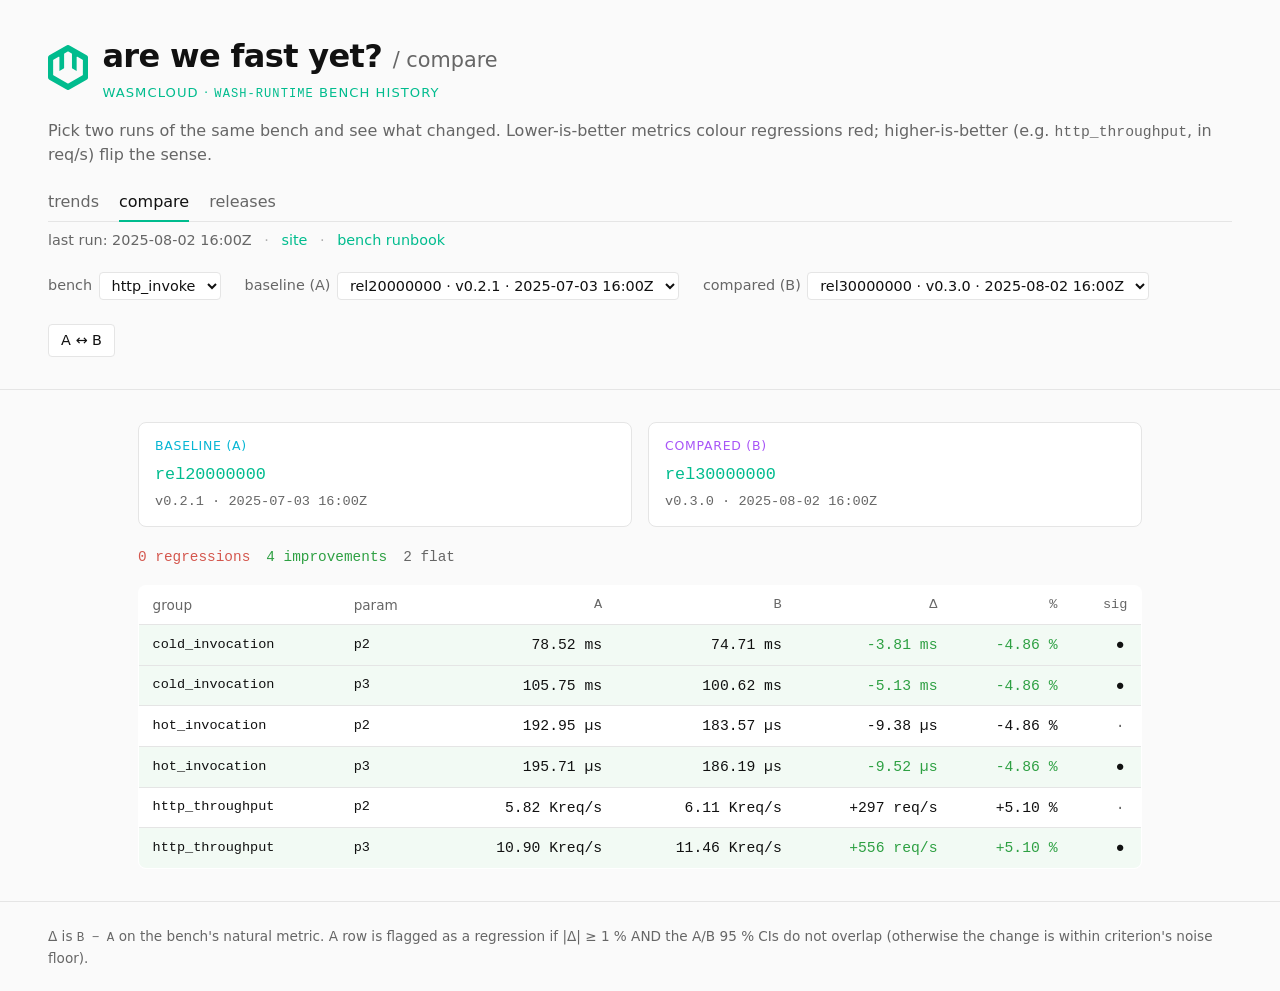
==== compare.html @ 48420e31 "feat: trend site and comparison views Signed-off-by: Bailey Hayes <bailey@cosmonic.com>" ====
<!doctype html>
<html lang="en">
<head>
  <meta charset="utf-8">
  <title>compare runs · arewefastyet · wasmCloud</title>
  <meta name="viewport" content="width=device-width,initial-scale=1">
  <meta name="color-scheme" content="light dark">
  <link rel="icon" type="image/svg+xml" href="assets/wasmcloud-logo.svg">
  <link rel="stylesheet" href="style.css">
</head>
<body>
  <header>
    <div class="brand">
      <a href="https://wasmcloud.com" class="brand-link" aria-label="wasmCloud">
        <img class="logo" src="assets/wasmcloud-logo.svg" alt="wasmCloud" width="40" height="46">
      </a>
      <div class="brand-text">
        <h1>are we fast yet? <span class="page-title">/ compare</span></h1>
        <p class="kicker">wasmCloud · <code>wash-runtime</code> bench history</p>
      </div>
    </div>
    <p class="lede">
      Pick two runs of the same bench and see what changed.
      Lower-is-better metrics colour regressions red; higher-is-better
      (e.g. <code>http_throughput</code>, in req/s) flip the sense.
    </p>
    <nav class="tabs">
      <a href="./">trends</a>
      <a href="compare.html" class="active" aria-current="page">compare</a>
      <a href="releases.html">releases</a>
    </nav>
    <div class="meta">
      <span id="last-updated"></span>
      <span class="sep">·</span>
      <a href="https://github.com/wasmCloud/arewefastyet">site</a>
      <span class="sep">·</span>
      <a href="https://github.com/wasmCloud/wasmCloud/blob/main/scripts/bench/README.md">bench runbook</a>
    </div>
    <div class="controls">
      <label>
        bench
        <select id="bench-sel"></select>
      </label>
      <label>
        baseline (A)
        <select id="run-a"></select>
      </label>
      <label>
        compared (B)
        <select id="run-b"></select>
      </label>
      <button id="swap-btn" type="button" title="swap A and B">A ↔ B</button>
    </div>
  </header>

  <main id="diff" aria-live="polite"></main>

  <footer>
    <p>
      Δ is <code>B − A</code> on the bench's natural metric.
      A row is flagged as a regression if |Δ| ≥ 1 % AND the A/B 95 % CIs
      do not overlap (otherwise the change is within criterion's noise floor).
    </p>
  </footer>

  <script src="script.js"></script>
  <script src="compare.js"></script>
</body>
</html>
---- style.css ----
:root {
  --fg: #111;
  --bg: #fafafa;
  --card: #fff;
  --border: #e5e5e5;
  --muted: #666;
  /* wasmCloud brand green — used for links + active tab + small accents.
     Chart line colors (p2/p3) intentionally stay distinct (cyan/purple)
     so they keep their meaning across charts. */
  --brand: #00bc8e;
  --brand-soft: rgba(0, 188, 142, 0.15);
  --link: var(--brand);
  --p2: #06b6d4;
  --p2-band: rgba(6, 182, 212, 0.15);
  --p3: #a855f7;
  --p3-band: rgba(168, 85, 247, 0.15);
  --grid: rgba(0, 0, 0, 0.06);
}
@media (prefers-color-scheme: dark) {
  :root {
    --fg: #e5e5e5;
    --bg: #0a0a0a;
    --card: #141414;
    --border: #262626;
    --muted: #888;
    /* Brand stays the same hex in dark mode — it's brand-fixed, not theme. */
    --brand-soft: rgba(0, 188, 142, 0.20);
    --grid: rgba(255, 255, 255, 0.07);
    --p2-band: rgba(6, 182, 212, 0.20);
    --p3-band: rgba(168, 85, 247, 0.20);
  }
}

* { box-sizing: border-box; }

body {
  margin: 0;
  font-family: ui-sans-serif, system-ui, -apple-system, "Segoe UI", sans-serif;
  background: var(--bg);
  color: var(--fg);
  line-height: 1.5;
}

code, .mono {
  font-family: ui-monospace, "SF Mono", Menlo, Consolas, monospace;
  font-size: 0.92em;
}

a { color: var(--link); text-decoration: none; }
a:hover { text-decoration: underline; }

header {
  border-bottom: 1px solid var(--border);
  padding: 2rem clamp(1rem, 4vw, 3rem);
}
header h1 {
  margin: 0;
  font-size: clamp(1.5rem, 4vw, 2rem);
  letter-spacing: -0.02em;
}
header .lede {
  margin: 1rem 0 0;
  color: var(--muted);
}

/* Brand block: logo + title stack */
.brand {
  display: flex;
  align-items: center;
  gap: 0.9rem;
}
.brand-link { display: inline-flex; }
.brand-link:hover .logo { transform: scale(1.05); }
.brand .logo {
  width: 2.5rem;
  height: auto;
  flex-shrink: 0;
  transition: transform 120ms ease;
}
.brand-text { display: flex; flex-direction: column; gap: 0.2rem; min-width: 0; }
.brand-text .kicker {
  margin: 0;
  font-size: 0.82rem;
  text-transform: uppercase;
  letter-spacing: 0.08em;
  color: var(--brand);
  font-weight: 500;
}
@media (max-width: 480px) {
  .brand .logo { width: 2rem; }
  .brand-text .kicker { font-size: 0.75rem; letter-spacing: 0.06em; }
}
.meta {
  margin-top: 0.5rem;
  color: var(--muted);
  font-size: 0.9rem;
}
.meta .sep { margin: 0 0.5rem; opacity: 0.5; }

.controls {
  margin-top: 1.25rem;
  display: flex;
  gap: 1.5rem;
  flex-wrap: wrap;
  font-size: 0.9rem;
}
.controls label {
  display: inline-flex;
  align-items: center;
  gap: 0.4rem;
  color: var(--muted);
}
.controls select {
  background: var(--card);
  color: var(--fg);
  border: 1px solid var(--border);
  border-radius: 4px;
  padding: 0.25rem 0.5rem;
  font-family: inherit;
  font-size: inherit;
}

main {
  max-width: 1100px;
  margin: 0 auto;
  padding: 2rem clamp(1rem, 4vw, 3rem);
}

.bench-section { margin-bottom: 2.5rem; }
.bench-section > h2 {
  font-family: ui-monospace, monospace;
  font-size: 1.05rem;
  margin: 0 0 1rem 0;
  padding-bottom: 0.4rem;
  border-bottom: 1px solid var(--border);
  color: var(--muted);
  font-weight: 500;
}

.chart-card {
  background: var(--card);
  border: 1px solid var(--border);
  border-radius: 8px;
  padding: 1rem 1.25rem 1.25rem;
  margin-bottom: 1rem;
}
.chart-card header {
  border: 0;
  padding: 0 0 0.75rem 0;
  display: flex;
  align-items: baseline;
  justify-content: space-between;
  gap: 1rem;
  flex-wrap: wrap;
}
.chart-card h3 {
  margin: 0;
  font-family: ui-monospace, monospace;
  font-size: 1rem;
  font-weight: 500;
}
.latest {
  display: flex;
  gap: 1rem;
  font-size: 0.88rem;
  color: var(--muted);
  font-family: ui-monospace, monospace;
}
.latest .swatch {
  display: inline-block;
  width: 0.7em;
  height: 0.7em;
  border-radius: 2px;
  margin-right: 0.4em;
  vertical-align: middle;
}
.latest .delta {
  margin-left: 0.4em;
  font-size: 0.85em;
}
.delta.regress, .num.regress, td.regress { color: #d4574e; }
.delta.improve, .num.improve, td.improve { color: #2ea043; }
.metric-hint {
  font-family: ui-sans-serif, system-ui, sans-serif;
  font-weight: 400;
  font-size: 0.78rem;
  color: var(--muted);
  margin-left: 0.5em;
}

/* tabs nav (header) */
nav.tabs {
  display: flex;
  gap: 1.25rem;
  margin: 1rem 0 0.5rem;
  border-bottom: 1px solid var(--border);
}
nav.tabs a {
  padding: 0.4rem 0;
  margin-bottom: -1px;
  color: var(--muted);
  border-bottom: 2px solid transparent;
}
nav.tabs a:hover { color: var(--fg); text-decoration: none; }
nav.tabs a.active {
  color: var(--fg);
  border-bottom-color: var(--link);
}

/* compare-view: page title (smaller, dimmer suffix on the h1) */
.page-title {
  font-size: 0.65em;
  font-weight: 400;
  color: var(--muted);
  letter-spacing: 0;
}

/* compare-view: run summary cards */
.run-summary {
  display: grid;
  grid-template-columns: 1fr 1fr;
  gap: 1rem;
  margin-bottom: 1.25rem;
}
@media (max-width: 600px) {
  .run-summary { grid-template-columns: 1fr; }
}
.run-card {
  background: var(--card);
  border: 1px solid var(--border);
  border-radius: 8px;
  padding: 0.9rem 1rem;
}
.run-card h3 {
  margin: 0 0 0.4rem 0;
  font-size: 0.78rem;
  text-transform: uppercase;
  letter-spacing: 0.06em;
  color: var(--muted);
  font-weight: 500;
}
.run-card.a h3 { color: var(--p2); }
.run-card.b h3 { color: var(--p3); }
.run-card .run-id { font-family: ui-monospace, monospace; font-size: 1.05rem; }
.run-card .run-meta {
  font-family: ui-monospace, monospace;
  color: var(--muted);
  font-size: 0.85rem;
  margin-top: 0.25rem;
}

/* compare-view: tally + diff table */
.tally {
  display: flex;
  gap: 1rem;
  margin: 0 0 1rem;
  font-size: 0.9rem;
  font-family: ui-monospace, monospace;
  color: var(--muted);
}
.tally-item.regress { color: #d4574e; }
.tally-item.improve { color: #2ea043; }
.tally-item.flat    { color: var(--muted); }

table.diff {
  width: 100%;
  border-collapse: collapse;
  font-size: 0.92rem;
  background: var(--card);
  border: 1px solid var(--border);
  border-radius: 8px;
  overflow: hidden;
}
table.diff th {
  text-align: left;
  padding: 0.55rem 0.85rem;
  border-bottom: 1px solid var(--border);
  color: var(--muted);
  font-weight: 500;
  font-size: 0.85rem;
}
table.diff th.num,
table.diff td.num {
  text-align: right;
  font-family: ui-monospace, monospace;
  font-variant-numeric: tabular-nums;
  white-space: nowrap;
}
table.diff td {
  padding: 0.55rem 0.85rem;
  border-bottom: 1px solid var(--border);
}
table.diff tbody tr:last-child td { border-bottom: 0; }
table.diff td.mono { font-family: ui-monospace, monospace; }
table.diff tr.row-regress { background: rgba(212, 87, 78, 0.06); }
table.diff tr.row-improve { background: rgba(46, 160, 67, 0.06); }

.muted { color: var(--muted); }

.sig-badge {
  display: inline-block;
  width: 1em;
  text-align: center;
}
.sig-badge.flat { color: var(--muted); }

/* swap button on compare controls */
#swap-btn {
  background: var(--card);
  color: var(--fg);
  border: 1px solid var(--border);
  border-radius: 4px;
  padding: 0.3rem 0.75rem;
  cursor: pointer;
  font: inherit;
  font-size: 0.9rem;
  align-self: end;
}
#swap-btn:hover { border-color: var(--muted); }

.chart-wrapper {
  position: relative;
  height: 260px;
}
@media (max-width: 600px) {
  .chart-wrapper { height: 220px; }
}

.empty, .error {
  text-align: center;
  padding: 3rem 1rem;
  color: var(--muted);
}
.error { color: #d4574e; }

footer {
  border-top: 1px solid var(--border);
  padding: 1.5rem clamp(1rem, 4vw, 3rem);
  color: var(--muted);
  font-size: 0.85rem;
}
footer p { margin: 0; }
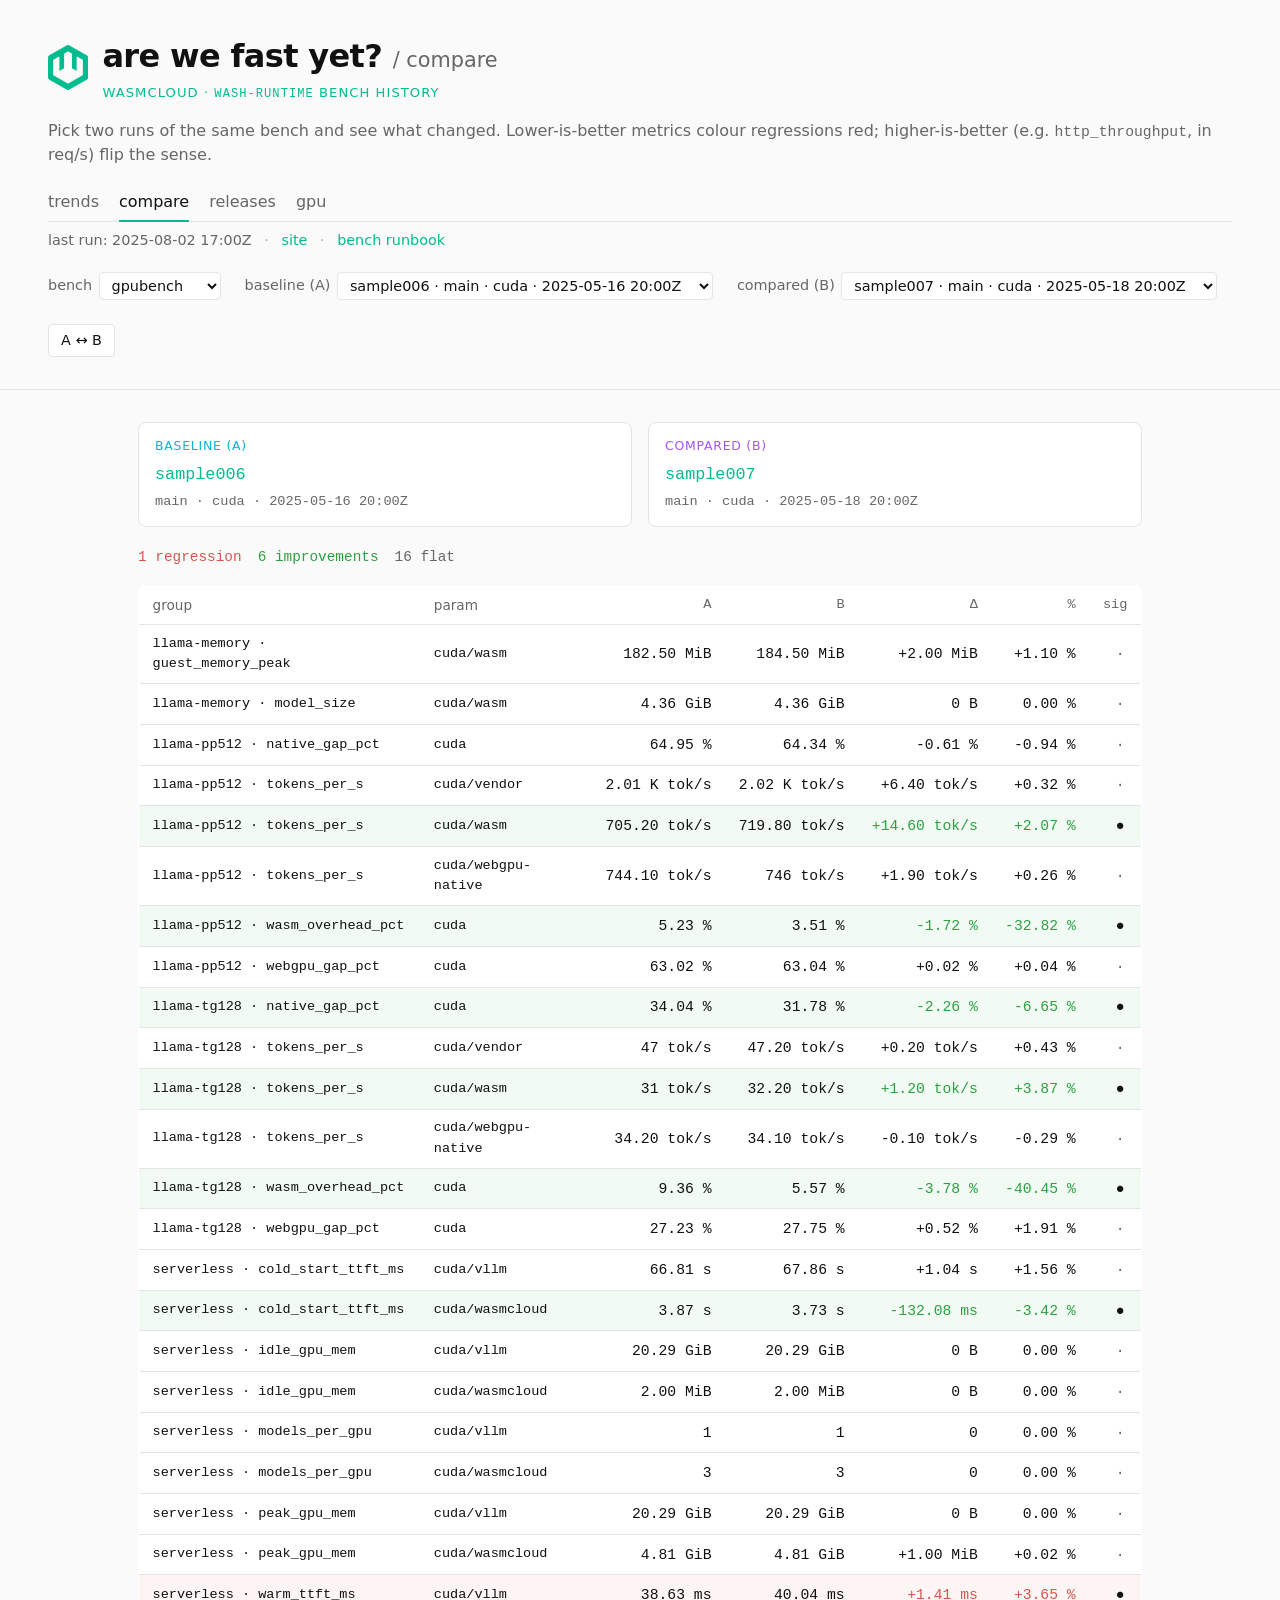
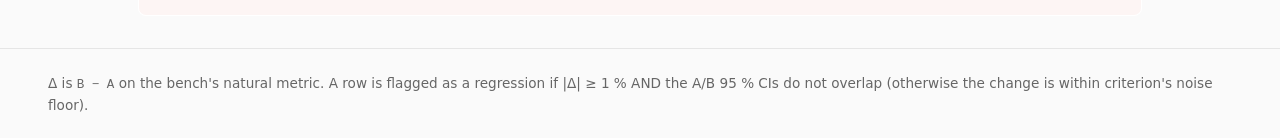
==== commit a7be9dea: "feat: add a GPU view for gpubench rows Renders the wasmCloud gpubench rows per box: tok/s for the ve" ====
--- a/compare.html
+++ b/compare.html
@@ -28,6 +28,7 @@
       <a href="./">trends</a>
       <a href="compare.html" class="active" aria-current="page">compare</a>
       <a href="releases.html">releases</a>
+      <a href="gpu.html">gpu</a>
     </nav>
     <div class="meta">
       <span id="last-updated"></span>
--- a/style.css
+++ b/style.css
@@ -15,6 +15,17 @@
   --p3: #a855f7;
   --p3-band: rgba(168, 85, 247, 0.15);
   --grid: rgba(0, 0, 0, 0.06);
+  --regress: #d4574e;
+  /* gpu view: steps, serving sides and turn models (validated categorical sets). */
+  --step-vendor: #2a78d6;
+  --step-webgpu-native: #eb6834;
+  --step-wasm: #1baf7a;
+  --side-vllm: #2a78d6;
+  --side-wasmcloud: #1baf7a;
+  --mem-model: #8a8a86;
+  --model-1: #6250d6;
+  --model-2: #eda100;
+  --model-3: #e87ba4;
 }
 @media (prefers-color-scheme: dark) {
   :root {
@@ -28,6 +39,15 @@
     --grid: rgba(255, 255, 255, 0.07);
     --p2-band: rgba(6, 182, 212, 0.20);
     --p3-band: rgba(168, 85, 247, 0.20);
+    --step-vendor: #3987e5;
+    --step-webgpu-native: #d95926;
+    --step-wasm: #199e70;
+    --side-vllm: #3987e5;
+    --side-wasmcloud: #199e70;
+    --mem-model: #6f6f6b;
+    --model-1: #9085e9;
+    --model-2: #c98500;
+    --model-3: #d55181;
   }
 }
 
@@ -144,6 +164,17 @@
   padding: 1rem 1.25rem 1.25rem;
   margin-bottom: 1rem;
 }
+
+/* Linkable section + chart headings: the title is the link, a # shows on hover. */
+.bench-section, .chart-card { scroll-margin-top: 1rem; }
+a.anchor { color: inherit; text-decoration: none; }
+a.anchor::after {
+  content: ' #' / '';
+  color: var(--brand);
+  opacity: 0;
+  transition: opacity 0.15s;
+}
+a.anchor:hover::after, a.anchor:focus-visible::after { opacity: 1; }
 .chart-card header {
   border: 0;
   padding: 0 0 0.75rem 0;
@@ -248,6 +279,15 @@
   font-size: 0.85rem;
   margin-top: 0.25rem;
 }
+.host-note {
+  margin: 0 0 1rem 0;
+  padding: 0.6rem 0.9rem;
+  border: 1px solid var(--border);
+  border-left: 3px solid #d29922;
+  border-radius: 4px;
+  background: var(--card);
+  font-size: 0.9rem;
+}
 
 /* compare-view: tally + diff table */
 .tally {
@@ -340,3 +380,209 @@
   font-size: 0.85rem;
 }
 footer p { margin: 0; }
+
+/* gpu view */
+.controls label.check { cursor: pointer; }
+.controls input[type="checkbox"] { accent-color: var(--brand); margin: 0; }
+
+.section-intro, .card-intro {
+  color: var(--muted);
+  font-size: 0.9rem;
+  margin: -0.25rem 0 1rem;
+  max-width: 75ch;
+}
+.card-intro { margin: 0 0 1rem; }
+.sample-note {
+  border: 1px dashed var(--border);
+  border-radius: 8px;
+  padding: 0.6rem 0.9rem;
+  color: var(--muted);
+  font-size: 0.88rem;
+  margin: 0 0 1.5rem;
+}
+.run-label {
+  font-family: ui-monospace, monospace;
+  font-size: 0.85rem;
+  color: var(--muted);
+}
+.badge {
+  display: inline-block;
+  font-family: ui-sans-serif, system-ui, sans-serif;
+  font-size: 0.72rem;
+  font-weight: 500;
+  line-height: 1.4;
+  padding: 0 0.45em;
+  border-radius: 999px;
+  vertical-align: 0.1em;
+}
+.badge.smoke {
+  color: var(--fg);
+  border: 1px dashed var(--muted);
+}
+
+.panel-grid {
+  display: grid;
+  grid-template-columns: repeat(auto-fit, minmax(min(100%, 320px), 1fr));
+  gap: 1rem 1.5rem;
+}
+.bar-panel h4, .chart-card h4.sub {
+  margin: 0 0 0.5rem;
+  font-family: ui-monospace, monospace;
+  font-size: 0.88rem;
+  font-weight: 500;
+}
+.chart-card h4.sub {
+  margin: 1.5rem 0 0.75rem;
+  padding-top: 1rem;
+  border-top: 1px solid var(--border);
+  color: var(--muted);
+}
+/* One grid for all of a panel's rows, so every track is the same width. */
+.bars {
+  display: grid;
+  grid-template-columns: max-content minmax(4rem, 1fr) max-content;
+  align-items: center;
+  gap: 0.55rem 0.6rem;
+  font-size: 0.85rem;
+}
+.bar-row { display: contents; }
+.bar-label { font-family: ui-monospace, monospace; white-space: nowrap; }
+.bar-track {
+  position: relative;
+  height: 14px;
+  border-radius: 0 4px 4px 0;
+  background: var(--grid);
+}
+.bar-fill {
+  position: absolute;
+  inset: 0 auto 0 0;
+  min-width: 2px;
+  border-radius: 0 4px 4px 0;
+}
+.bar-marker {
+  position: absolute;
+  top: -4px;
+  bottom: -4px;
+  border-left: 2px dashed var(--fg);
+  opacity: 0.55;
+}
+.bar-value {
+  font-family: ui-monospace, monospace;
+  font-variant-numeric: tabular-nums;
+  text-align: right;
+  white-space: nowrap;
+  display: flex;
+  flex-direction: column;
+  line-height: 1.25;
+}
+.bar-note { color: var(--muted); font-size: 0.78rem; }
+.panel-foot, .card-foot {
+  margin: 0.6rem 0 0;
+  font-size: 0.82rem;
+  color: var(--muted);
+}
+.panel-foot b { color: var(--fg); font-family: ui-monospace, monospace; font-weight: 500; }
+.caveat {
+  margin: 1rem 0 0;
+  font-size: 0.82rem;
+  color: var(--muted);
+  max-width: 85ch;
+}
+.caveat.warn { color: var(--regress); margin: 0 0 0.75rem; }
+@media (max-width: 560px) {
+  .bars { display: flex; flex-direction: column; align-items: stretch; gap: 0.7rem; }
+  .bar-row {
+    display: grid;
+    grid-template-columns: auto minmax(0, 1fr);
+    grid-template-areas: "label value" "track track";
+    gap: 0.25rem 0.6rem;
+    align-items: baseline;
+  }
+  .bar-label { grid-area: label; }
+  .bar-track { grid-area: track; }
+  .bar-value {
+    grid-area: value;
+    flex-direction: row-reverse;
+    flex-wrap: wrap;
+    gap: 0 0.5rem;
+    align-items: baseline;
+  }
+}
+
+.trend-panel { min-width: 0; }
+.trend-head {
+  display: flex;
+  flex-wrap: wrap;
+  align-items: baseline;
+  justify-content: space-between;
+  gap: 0.25rem 1rem;
+  margin-bottom: 0.4rem;
+}
+.trend-title { font-family: ui-monospace, monospace; font-size: 0.85rem; }
+.trend-head .latest { flex-wrap: wrap; gap: 0.25rem 0.9rem; font-size: 0.8rem; }
+.chart-wrapper.small { height: 200px; }
+.chart-wrapper.timeline { height: 320px; }
+@media (max-width: 600px) {
+  .chart-wrapper.timeline { height: 280px; }
+}
+
+.legend {
+  display: flex;
+  flex-wrap: wrap;
+  gap: 0.3rem 1rem;
+  font-size: 0.82rem;
+  color: var(--muted);
+  margin-bottom: 0.5rem;
+}
+.legend .legend-sep { margin-left: 0.5rem; }
+.legend .swatch, .tile .swatch {
+  display: inline-block;
+  width: 0.7em;
+  height: 0.7em;
+  border-radius: 2px;
+  margin-right: 0.4em;
+  vertical-align: middle;
+}
+.legend .swatch.line { height: 3px; width: 1.1em; border-radius: 2px; }
+.legend .swatch.idle {
+  background: repeating-linear-gradient(135deg, var(--muted) 0 1px, transparent 1px 4px);
+  opacity: 0.8;
+}
+
+.tiles {
+  display: grid;
+  grid-template-columns: repeat(auto-fit, minmax(min(100%, 200px), 1fr));
+  gap: 0.75rem;
+  margin-top: 1.25rem;
+}
+.tile {
+  border: 1px solid var(--border);
+  border-radius: 6px;
+  padding: 0.65rem 0.8rem;
+}
+.tile-label {
+  font-size: 0.75rem;
+  text-transform: uppercase;
+  letter-spacing: 0.06em;
+  color: var(--muted);
+  margin-bottom: 0.35rem;
+}
+.tile-line {
+  display: flex;
+  align-items: baseline;
+  gap: 0.2rem;
+  font-size: 0.85rem;
+}
+.tile-side { color: var(--muted); }
+.tile-value {
+  margin-left: auto;
+  font-family: ui-monospace, monospace;
+  font-variant-numeric: tabular-nums;
+  font-size: 1.05rem;
+}
+.tile-sub {
+  text-align: right;
+  font-size: 0.75rem;
+  color: var(--muted);
+  font-family: ui-monospace, monospace;
+}
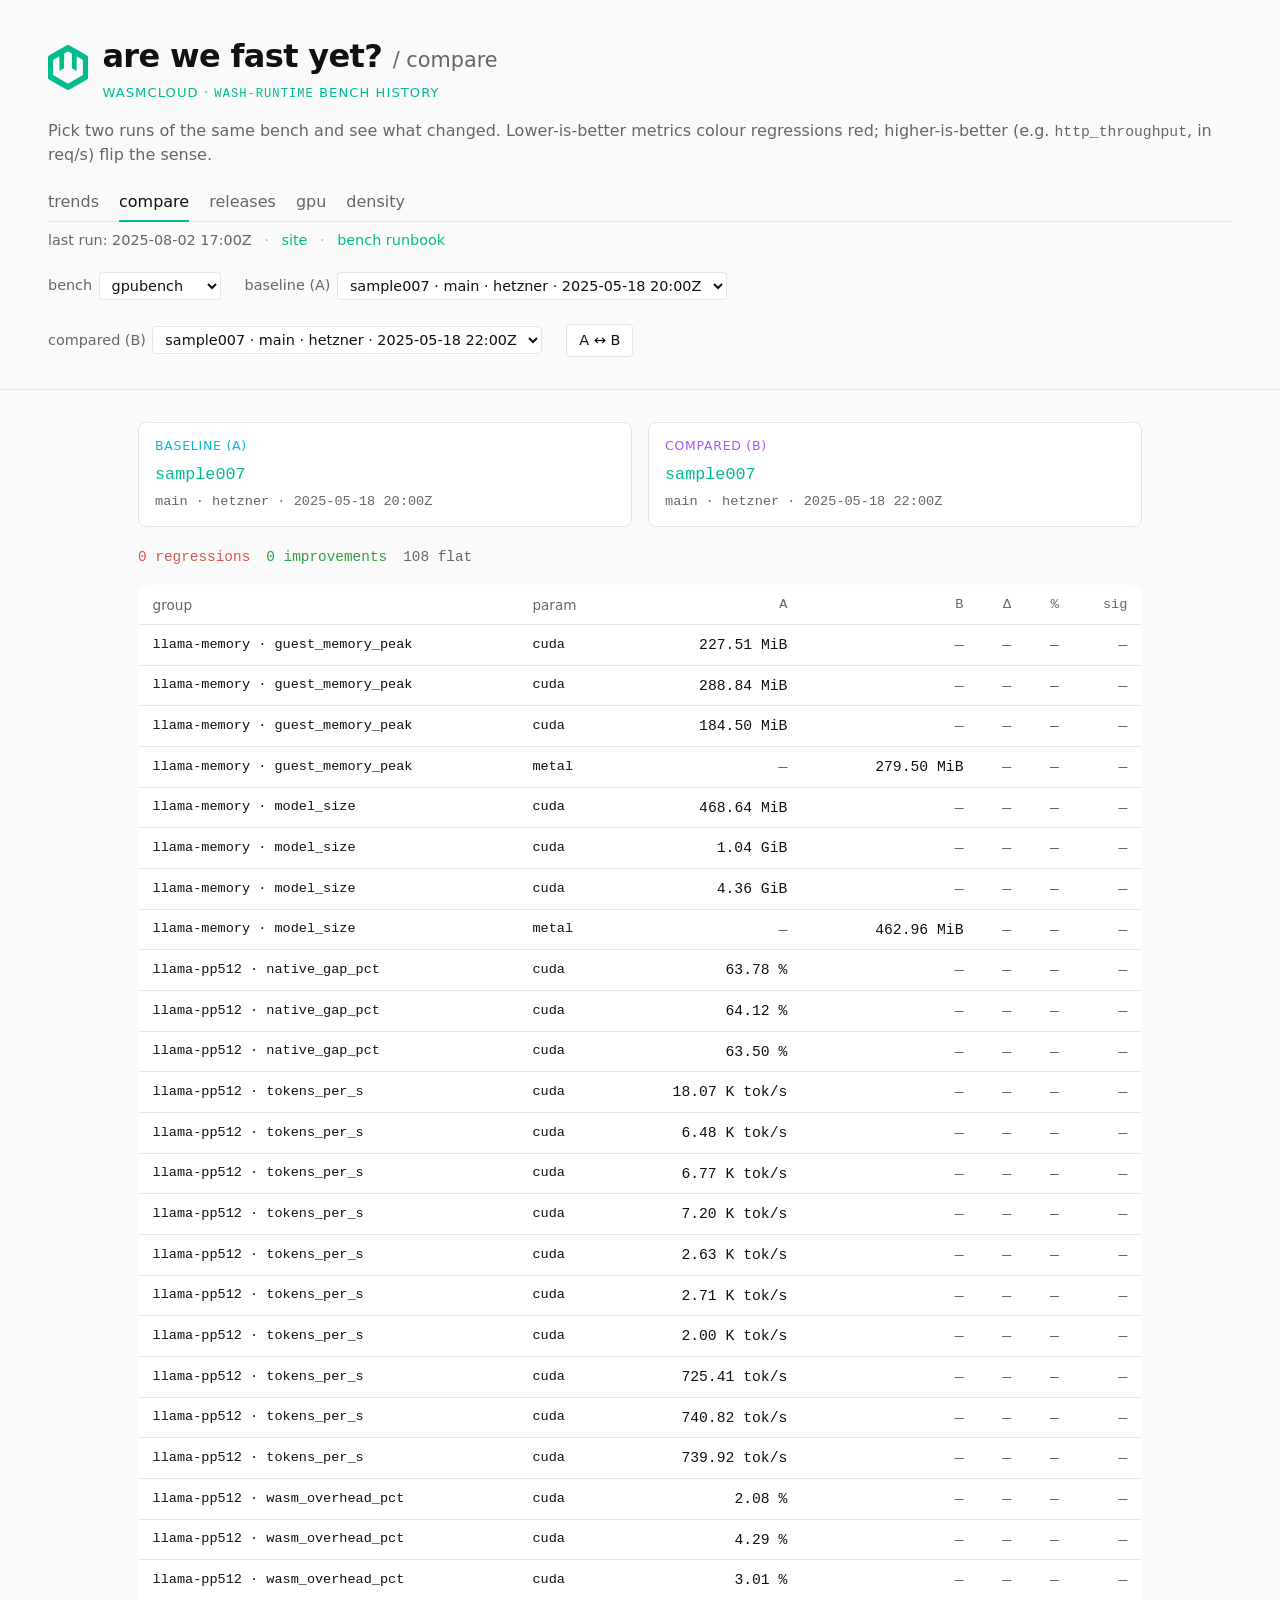
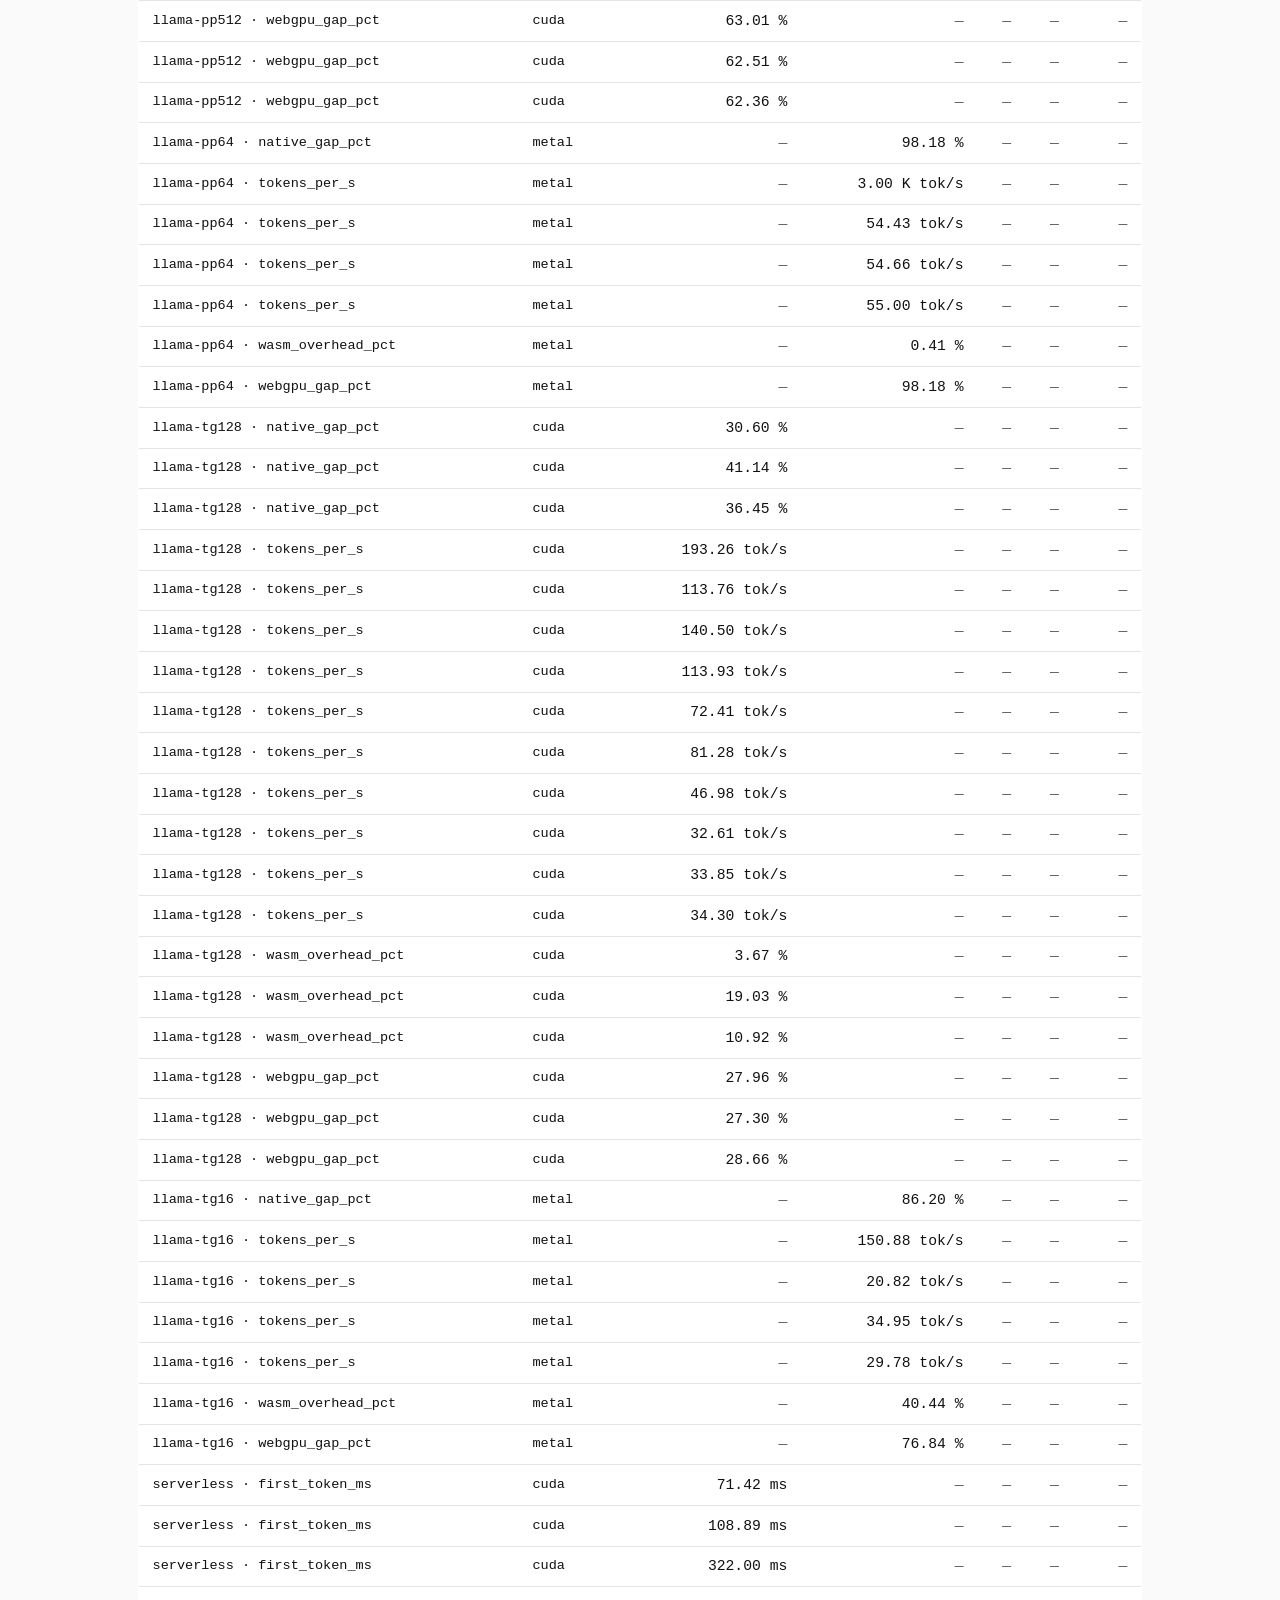
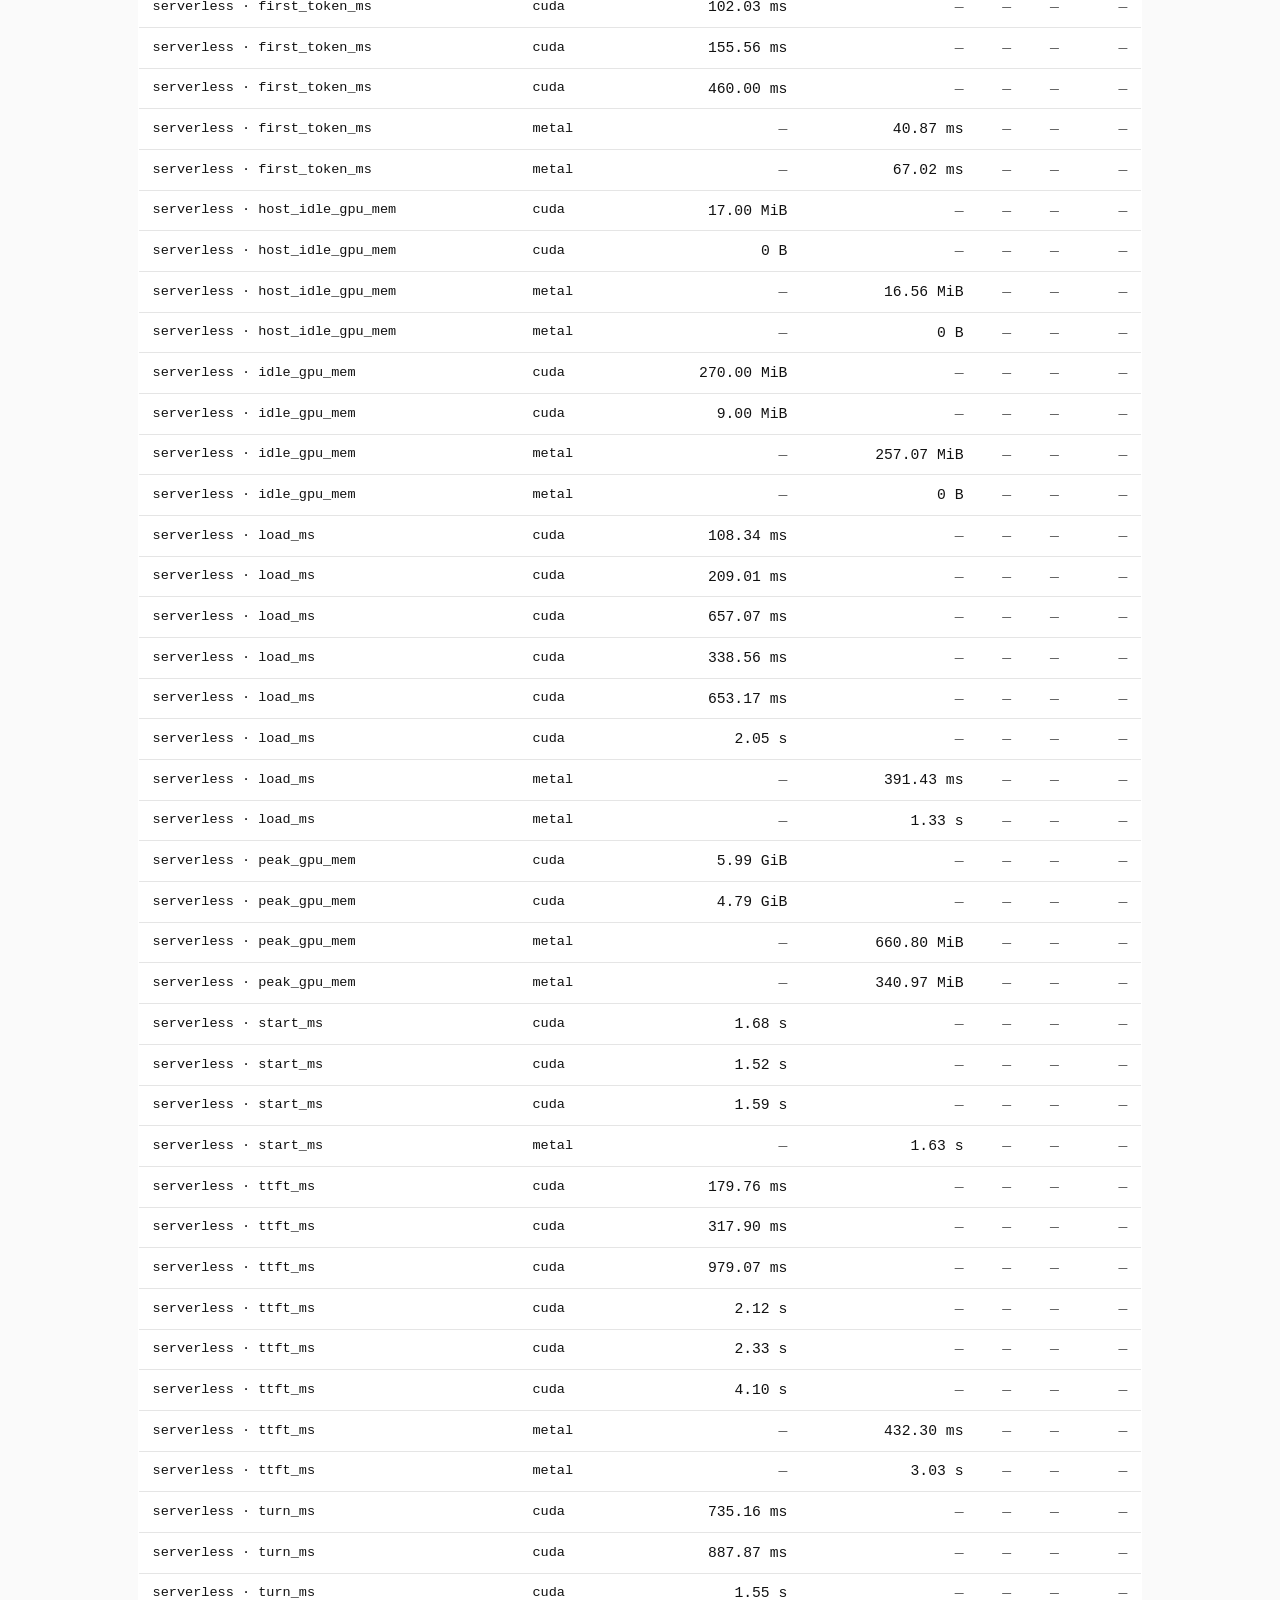
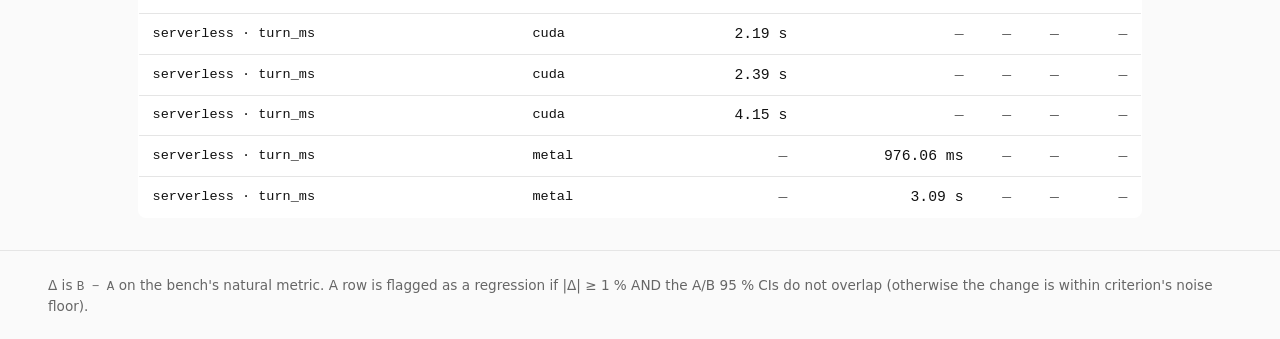
==== commit 33e925e6: "feat: add a density view for scale_density A page for how many components one host keeps running: th" ====
--- a/compare.html
+++ b/compare.html
@@ -29,6 +29,7 @@
       <a href="compare.html" class="active" aria-current="page">compare</a>
       <a href="releases.html">releases</a>
       <a href="gpu.html">gpu</a>
+      <a href="density.html">density</a>
     </nav>
     <div class="meta">
       <span id="last-updated"></span>
--- a/style.css
+++ b/style.css
@@ -16,12 +16,12 @@
   --p3-band: rgba(168, 85, 247, 0.15);
   --grid: rgba(0, 0, 0, 0.06);
   --regress: #d4574e;
-  /* gpu view: steps, serving sides and turn models (validated categorical sets). */
+  /* gpu view: steps, the serving side and turn models (validated categorical sets). */
   --step-vendor: #2a78d6;
   --step-webgpu-native: #eb6834;
   --step-wasm: #1baf7a;
-  --side-vllm: #2a78d6;
   --side-wasmcloud: #1baf7a;
+  --side-native: #eb6834;
   --mem-model: #8a8a86;
   --model-1: #6250d6;
   --model-2: #eda100;
@@ -42,8 +42,8 @@
     --step-vendor: #3987e5;
     --step-webgpu-native: #d95926;
     --step-wasm: #199e70;
-    --side-vllm: #3987e5;
     --side-wasmcloud: #199e70;
+    --side-native: #d95926;
     --mem-model: #6f6f6b;
     --model-1: #9085e9;
     --model-2: #c98500;
@@ -418,6 +418,11 @@
 .badge.smoke {
   color: var(--fg);
   border: 1px dashed var(--muted);
+}
+
+.badge.pr {
+  color: var(--fg);
+  border: 1px solid var(--muted);
 }
 
 .panel-grid {
@@ -535,7 +540,7 @@
   margin-bottom: 0.5rem;
 }
 .legend .legend-sep { margin-left: 0.5rem; }
-.legend .swatch, .tile .swatch {
+.legend .swatch, .tile .swatch, .split-table .swatch {
   display: inline-block;
   width: 0.7em;
   height: 0.7em;
@@ -549,6 +554,21 @@
   opacity: 0.8;
 }
 
+.split-table {
+  width: 100%;
+  border-collapse: collapse;
+  margin-top: 1rem;
+  font-size: 0.85rem;
+  font-variant-numeric: tabular-nums;
+}
+.split-table th, .split-table td {
+  padding: 0.3rem 0.5rem;
+  border-bottom: 1px solid var(--border);
+  text-align: right;
+}
+.split-table th:first-child, .split-table td:first-child { text-align: left; }
+.split-table th { font-weight: 600; color: var(--muted); }
+.table-scroll { overflow-x: auto; }
 .tiles {
   display: grid;
   grid-template-columns: repeat(auto-fit, minmax(min(100%, 200px), 1fr));
@@ -586,3 +606,51 @@
   color: var(--muted);
   font-family: ui-monospace, monospace;
 }
+
+/* density view */
+.density-hero {
+  margin: 1.5rem 0 2rem;
+  padding: 1.5rem;
+  border: 1px solid var(--border);
+  border-radius: 10px;
+  background: linear-gradient(135deg, var(--brand-soft), transparent 60%), var(--card);
+}
+.hero-machine { margin: 0 0 1rem; color: var(--muted); font-size: 0.9rem; }
+.hero-tiles {
+  display: grid;
+  grid-template-columns: repeat(auto-fit, minmax(min(100%, 170px), 1fr));
+  gap: 1.25rem;
+}
+.hero-tile:first-child .hero-value { color: var(--brand); }
+.hero-value {
+  font-family: ui-monospace, monospace;
+  font-variant-numeric: tabular-nums;
+  font-size: clamp(1.8rem, 5vw, 2.8rem);
+  font-weight: 700;
+  line-height: 1.1;
+}
+.hero-label { font-weight: 600; margin-top: 0.2rem; }
+.hero-sub { color: var(--muted); font-size: 0.8rem; }
+.hero-foot { margin: 1rem 0 0; font-size: 0.85rem; }
+.chart-wrapper.ramp { height: 320px; }
+@media (max-width: 600px) { .chart-wrapper.ramp { height: 240px; } }
+.walls { display: grid; gap: 0.6rem; margin-top: 0.75rem; }
+.wall-row {
+  display: grid;
+  grid-template-columns: minmax(0, 15rem) 1fr 6.5rem;
+  gap: 0.75rem;
+  align-items: center;
+}
+.wall-text { display: flex; flex-direction: column; min-width: 0; }
+.wall-label { font-weight: 600; font-size: 0.9rem; }
+.wall-detail { color: var(--muted); font-size: 0.75rem; }
+.wall-value .bar-note { margin-left: 0.35rem; }
+.wall-value {
+  font-family: ui-monospace, monospace;
+  font-variant-numeric: tabular-nums;
+  text-align: right;
+}
+@media (max-width: 600px) {
+  .wall-row { grid-template-columns: 1fr 5.5rem; }
+  .wall-row .bar-track { grid-column: 1 / -1; grid-row: 2; }
+}
